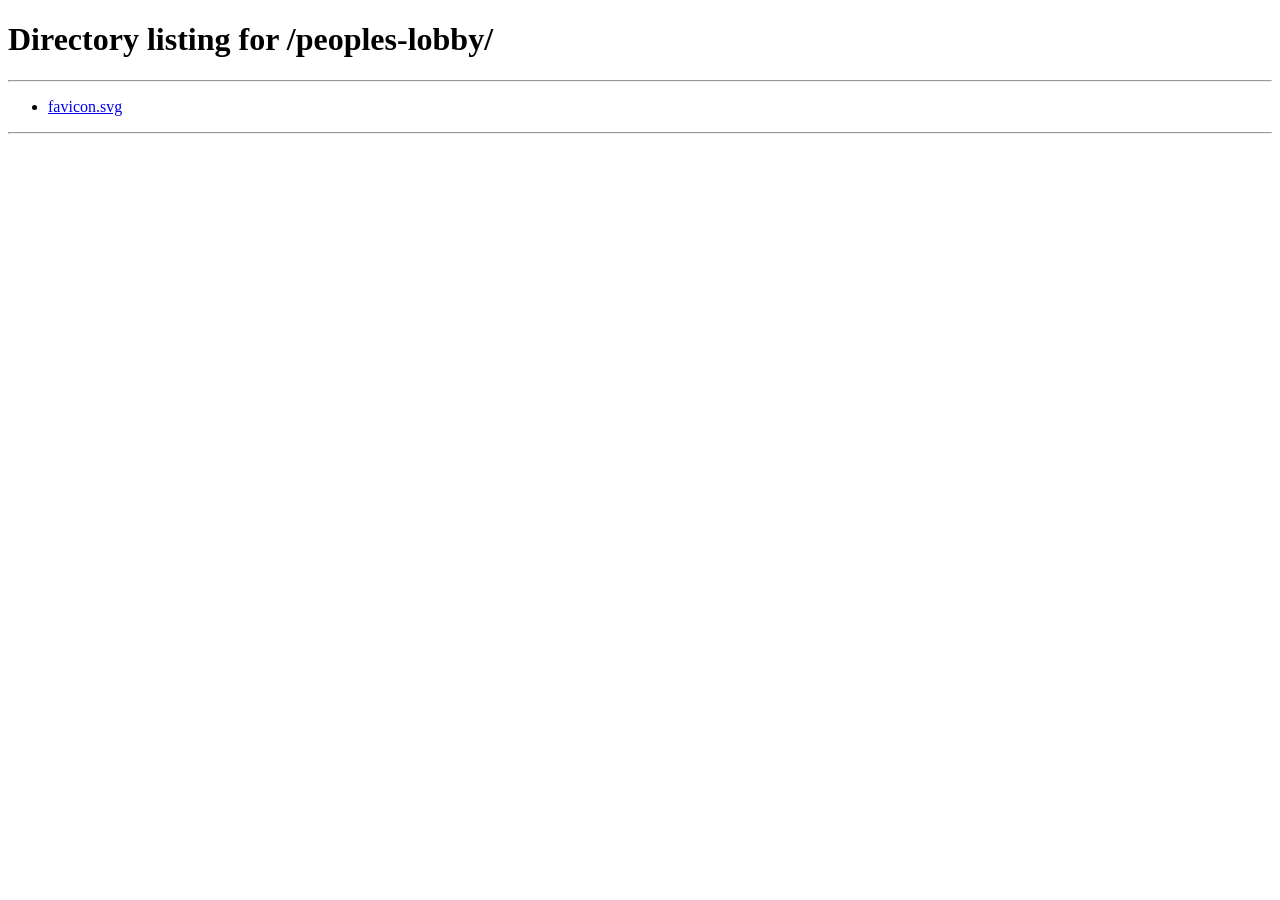
==== index.html @ 7785a0bb "Add Pages root and lobby-pass favicon" ====
<!doctype html>
<html lang="en">
  <head>
    <meta charset="UTF-8" />
    <meta http-equiv="refresh" content="0; url=./peoples-lobby/" />
    <title>People's Lobby</title>
    <meta name="description" content="People's Lobby is a white-label of Citizen Portal. Same record. Different question: the rise of corporate power in American government, and the lessening of everyday people's influence. Not a PAC. Not a talk show. The filings." />
  </head>
  <body>
    <p><a href="./peoples-lobby/">People's Lobby</a> — the about page, for now.</p>
  </body>
</html>
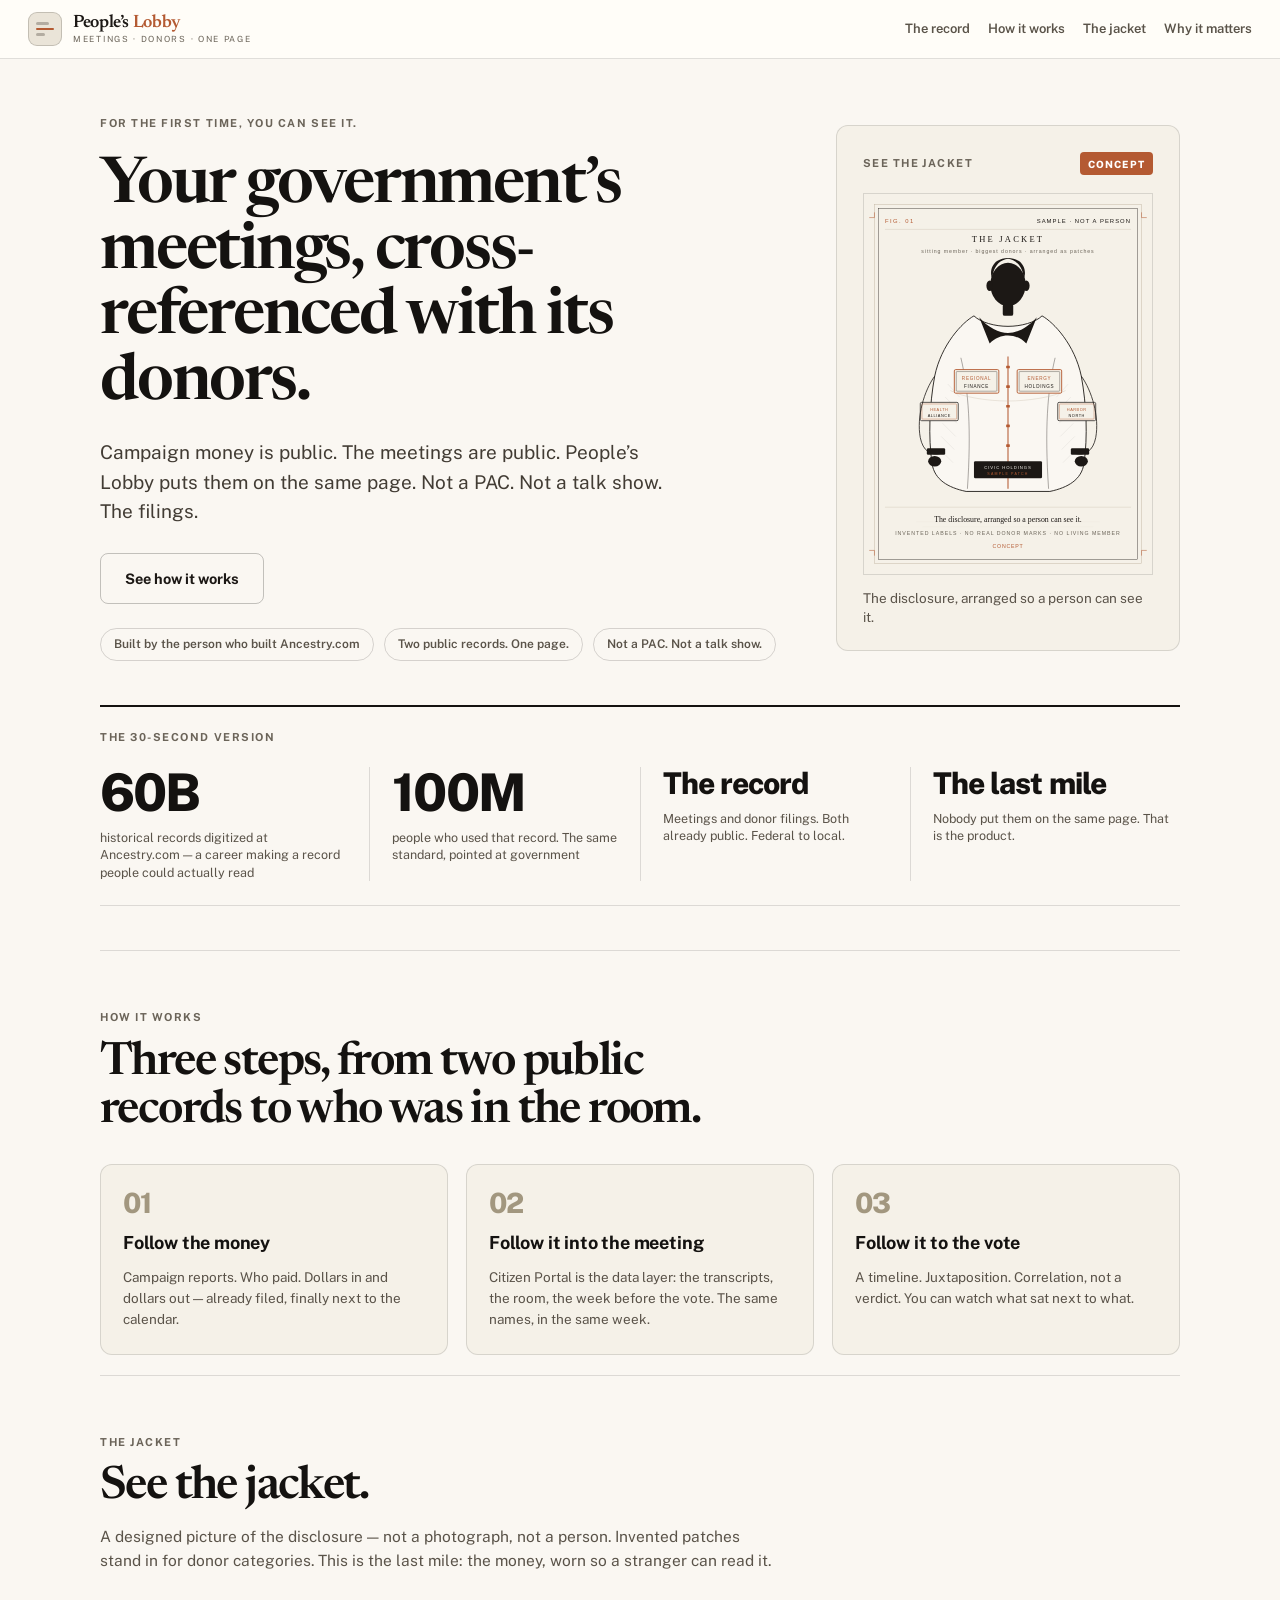
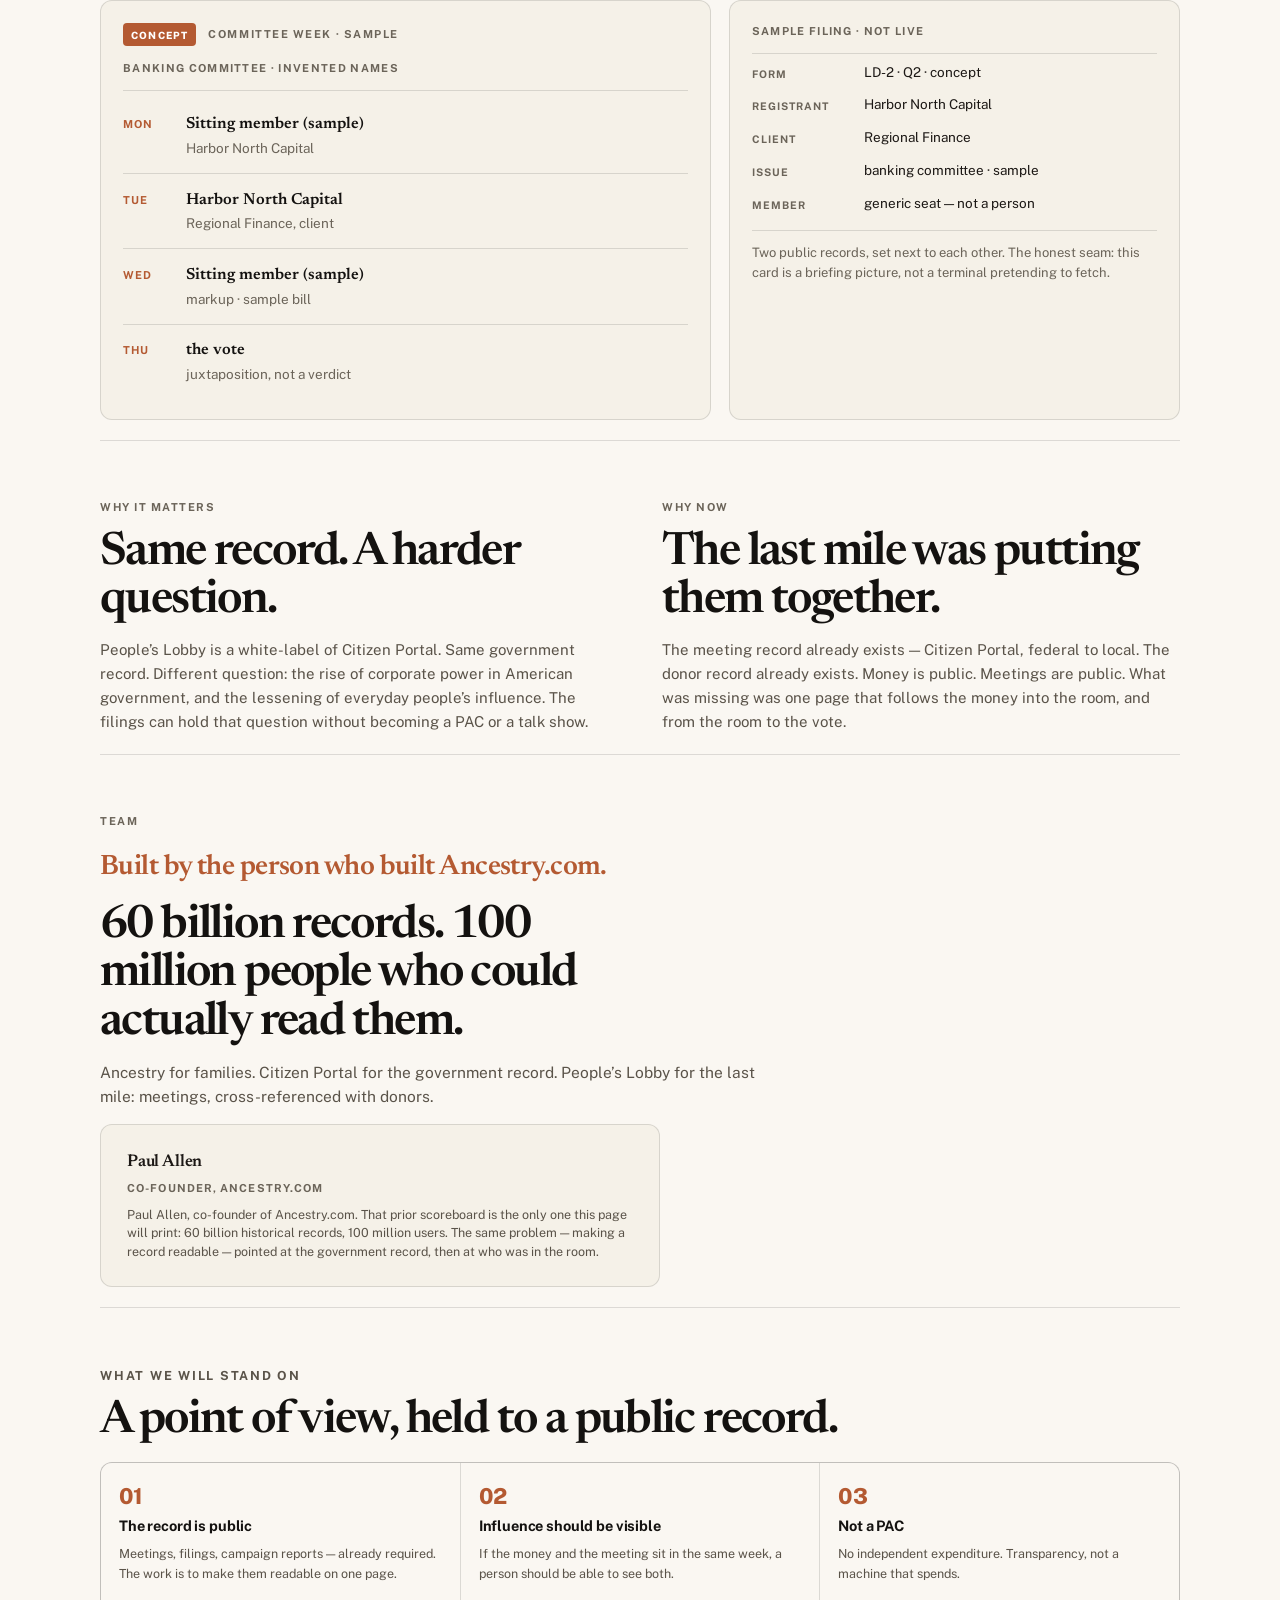
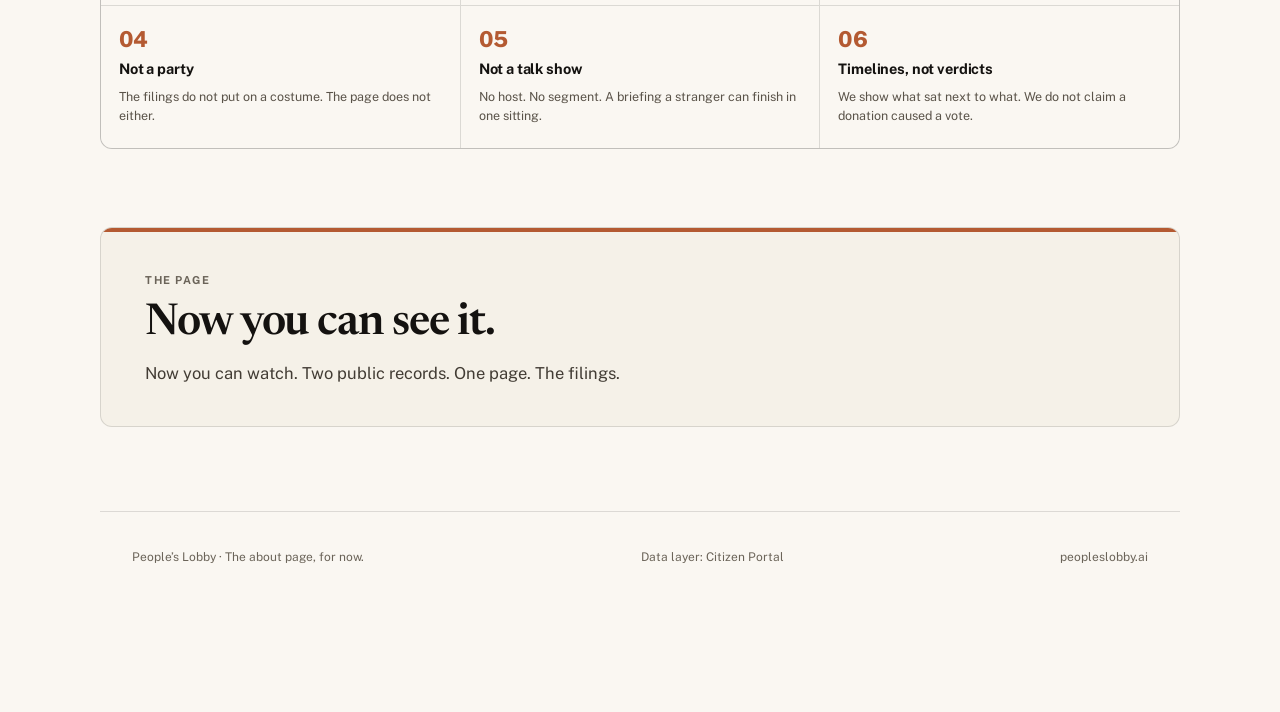
==== commit fd778a83: "Rebuild Pages: point root at the receipts-first about page" ====
--- a/index.html
+++ b/index.html
@@ -4,9 +4,9 @@
     <meta charset="UTF-8" />
     <meta http-equiv="refresh" content="0; url=./peoples-lobby/" />
     <title>People's Lobby</title>
-    <meta name="description" content="People's Lobby is a white-label of Citizen Portal. Same record. Different question: the rise of corporate power in American government, and the lessening of everyday people's influence. Not a PAC. Not a talk show. The filings." />
+    <meta name="description" content="Your government's meetings, cross-referenced with its donors. Not a PAC. Not a talk show. The filings." />
   </head>
   <body>
-    <p><a href="./peoples-lobby/">People's Lobby</a> — the about page, for now.</p>
+    <p><a href="./peoples-lobby/">People’s Lobby</a> — the about page, for now.</p>
   </body>
 </html>
